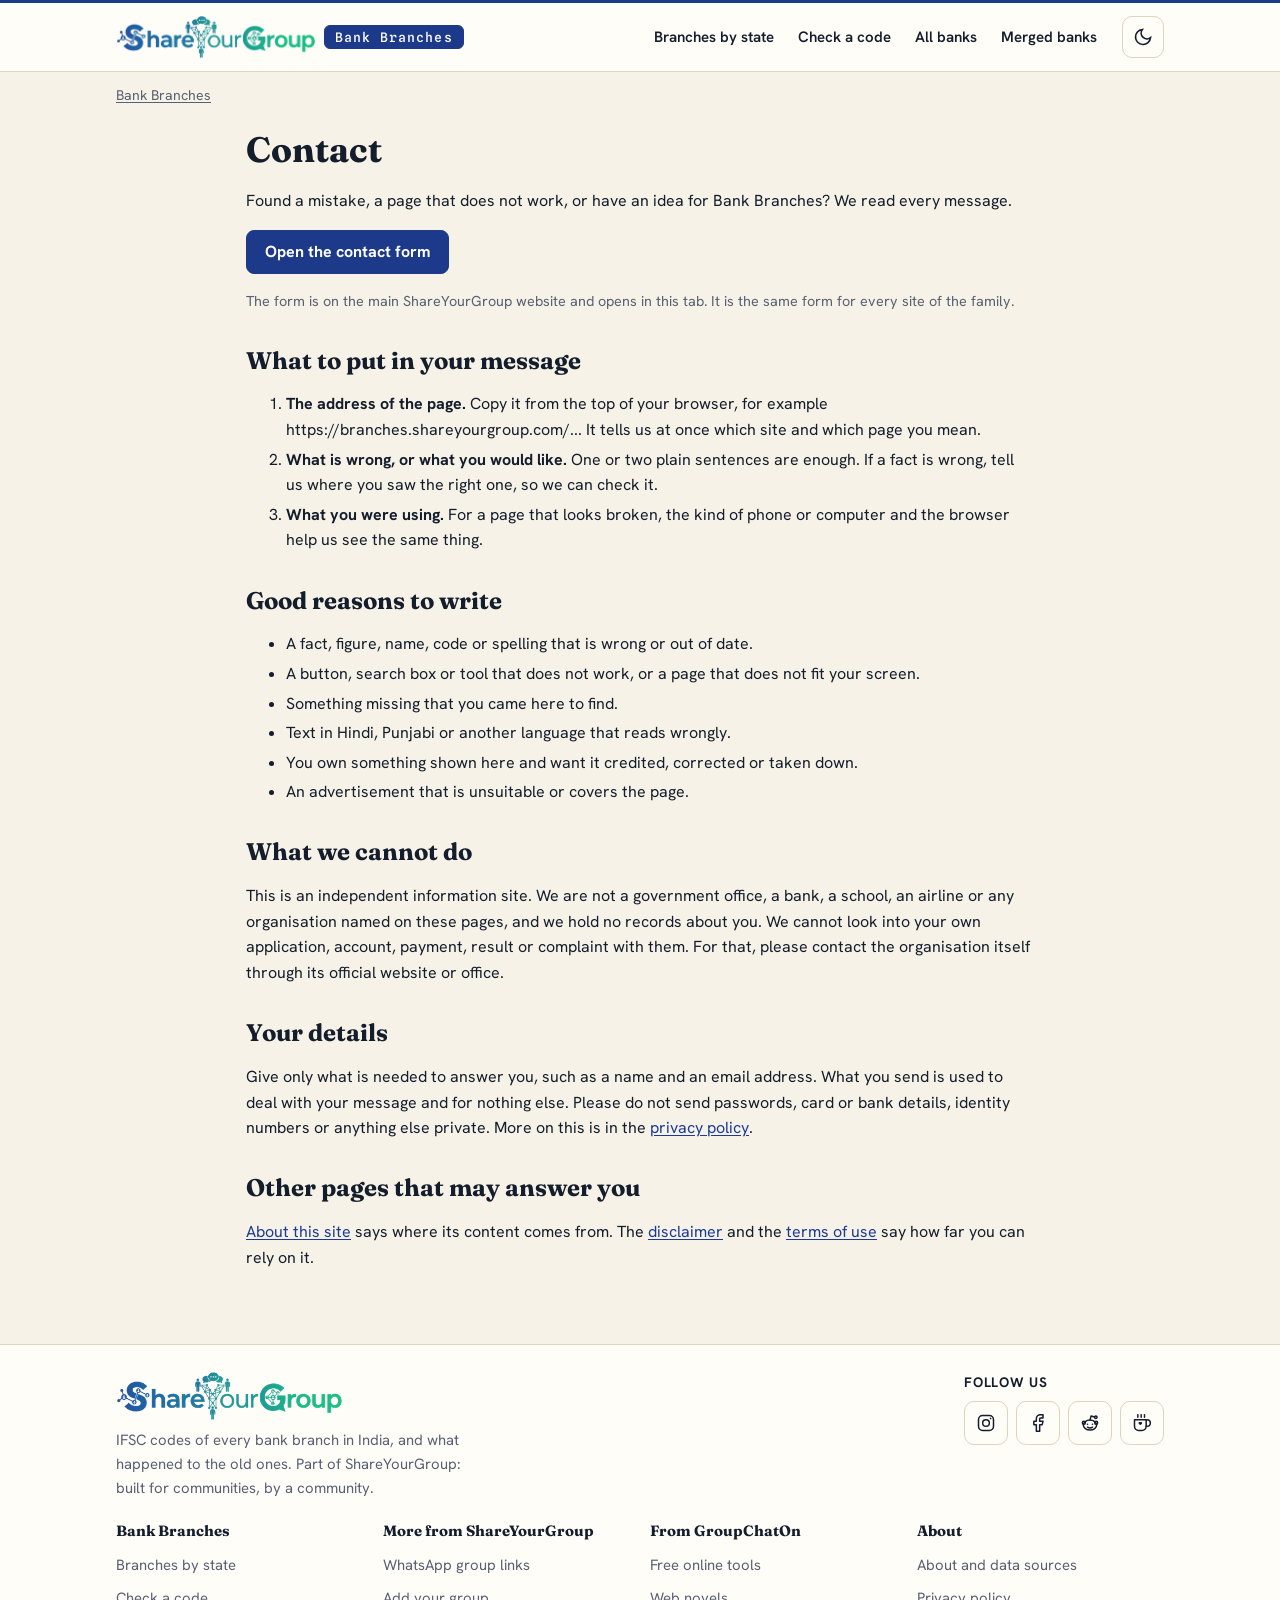
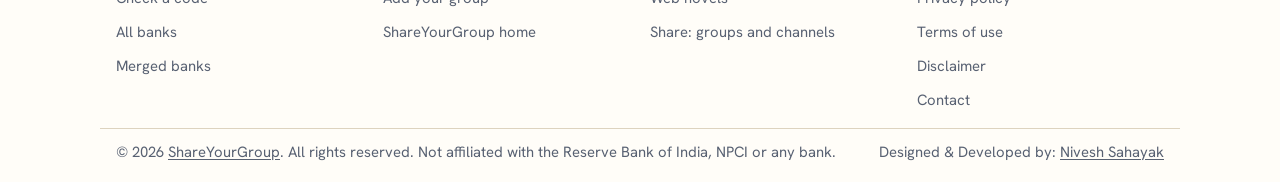
==== contact/index.html @ 9d2b919e "Branch pages, town pages and SWIFT section (1 of 1)" ====
<!doctype html><html lang="en-IN"><head><meta charset="utf-8"><meta name="viewport" content="width=device-width,initial-scale=1"><title>Contact | Bank Branches by ShareYourGroup</title><meta name="description" content="Report a mistake, ask a question or send an idea about Bank Branches. How to reach us and what to include."><link rel="canonical" href="https://branches.shareyourgroup.com/contact/"><meta property="og:type" content="website"><meta property="og:title" content="Contact | Bank Branches by ShareYourGroup"><meta property="og:description" content="Report a mistake, ask a question or send an idea about Bank Branches. How to reach us and what to include."><meta property="og:url" content="https://branches.shareyourgroup.com/contact/"><meta property="og:site_name" content="Bank Branches by ShareYourGroup"><meta property="og:image" content="https://branches.shareyourgroup.com/icons/share.png"><meta name="twitter:card" content="summary"><meta name="theme-color" content="#0a0f1e"><link rel="icon" href="/icons/fav-32.png"><link rel="apple-touch-icon" href="/icons/icon-180.png"><style>:root{--bg:#f6f2e8;--ink:#141d2b}@media (prefers-color-scheme:dark){:root:not([data-theme=light]){--bg:#0a0f1e;--ink:#eef1f8}}:root[data-theme=dark]{--bg:#0a0f1e;--ink:#eef1f8}html{background:var(--bg);color:var(--ink)}body{margin:0;background:var(--bg)}.boot{position:fixed;inset:0;background:var(--bg);z-index:100;display:flex;flex-direction:column;gap:14px;align-items:center;justify-content:center;opacity:0;pointer-events:none;animation:bi .2s ease .25s forwards}.boot i{width:84px;height:84px;border-radius:22px;background:url(/icons/icon-192.png) center/cover no-repeat;animation:bb 1.2s ease-in-out infinite}.boot b{width:120px;height:4px;border-radius:4px;background:linear-gradient(90deg,transparent,#f2b63c,transparent);background-size:200% 100%;animation:bs 1.1s linear infinite}@keyframes bi{to{opacity:1}}@keyframes bb{50%{transform:scale(1.07)}}@keyframes bs{from{background-position:200% 0}to{background-position:-200% 0}}html.ready .boot{display:none}html.ready main{animation:sin .3s ease-out}@keyframes sin{from{opacity:0;transform:translateY(6px)}}@media (prefers-reduced-motion:reduce){.boot i,.boot b,html.ready main{animation:none}}</style><noscript><style>.boot{display:none}</style></noscript><script>try{var t=localStorage.getItem("syg-theme");if(t)document.documentElement.setAttribute("data-theme",t)}catch(e){}setTimeout(function(){document.documentElement.classList.add("ready")},4000)</script><link rel="preload" href="/assets/site.css?v=1f799d5064" as="style"><link rel="preconnect" href="https://fonts.googleapis.com"><link rel="preconnect" href="https://fonts.gstatic.com" crossorigin><script type="application/ld+json">{"@context": "https://schema.org", "@graph": [{"@type": "WebSite", "@id": "https://branches.shareyourgroup.com/#site", "url": "https://branches.shareyourgroup.com/", "name": "Bank Branches by ShareYourGroup", "publisher": {"@type": "Organization", "name": "ShareYourGroup", "url": "https://www.shareyourgroup.com/"}}]}</script></head><body data-ads="0"><div class="boot" aria-hidden="true"><i></i><b></b></div><link rel="stylesheet" href="/assets/site.css?v=1f799d5064"><link rel="stylesheet" href="/assets/ifsc.css?v=067eca8151"><link rel="stylesheet" href="https://fonts.googleapis.com/css2?family=Fraunces:opsz,wght@9..144,600;9..144,700&family=Hanken+Grotesk:wght@400;600;700&family=Spline+Sans+Mono:wght@500&display=swap" media="print" onload="this.media='all'"><a class="skip" href="#main">Skip to content</a><header class="hd"><div class="wrap hd-in"><a class="brand" href="/" aria-label="Bank Branches by ShareYourGroup, home"><img class="mk mk-l" src="/icons/logo-light.webp" alt="ShareYourGroup" width="200" height="44"><img class="mk mk-d" src="/icons/logo-dark.webp" alt="ShareYourGroup" width="200" height="44"><i>Bank Branches</i></a><nav class="nav" aria-label="Sections"><a href="/">Branches by state</a><a href="https://ifsc.shareyourgroup.com/#check">Check a code</a><a href="https://ifsc.shareyourgroup.com/banks/">All banks</a><a href="https://ifsc.shareyourgroup.com/merged-banks/">Merged banks</a></nav><button class="ic" type="button" data-theme-btn aria-label="Light or dark"><svg viewBox="0 0 24 24" width="20" height="20" fill="none" stroke="currentColor" stroke-width="2" aria-hidden="true"><path d="M21 12.8A9 9 0 1 1 11.2 3a7 7 0 0 0 9.8 9.8z"/></svg></button></div></header><nav class="crumbs wrap" aria-label="You are here"><a href="/">Bank Branches</a></nav><main id="main"><article class="prose wrap"><h1>Contact</h1><p>Found a mistake, a page that does not work, or have an idea for Bank Branches? We read every message.</p><p><a class="btn" href="https://www.shareyourgroup.com/p/contact-us.html">Open the contact form</a></p><p class="hint">The form is on the main ShareYourGroup website and opens in this tab. It is the same form for every site of the family.</p><h2>What to put in your message</h2><ol><li><b>The address of the page.</b> Copy it from the top of your browser, for example https://branches.shareyourgroup.com/... It tells us at once which site and which page you mean.</li><li><b>What is wrong, or what you would like.</b> One or two plain sentences are enough. If a fact is wrong, tell us where you saw the right one, so we can check it.</li><li><b>What you were using.</b> For a page that looks broken, the kind of phone or computer and the browser help us see the same thing.</li></ol><h2>Good reasons to write</h2><ul><li>A fact, figure, name, code or spelling that is wrong or out of date.</li><li>A button, search box or tool that does not work, or a page that does not fit your screen.</li><li>Something missing that you came here to find.</li><li>Text in Hindi, Punjabi or another language that reads wrongly.</li><li>You own something shown here and want it credited, corrected or taken down.</li><li>An advertisement that is unsuitable or covers the page.</li></ul><h2>What we cannot do</h2><p>This is an independent information site. We are not a government office, a bank, a school, an airline or any organisation named on these pages, and we hold no records about you. We cannot look into your own application, account, payment, result or complaint with them. For that, please contact the organisation itself through its official website or office.</p><h2>Your details</h2><p>Give only what is needed to answer you, such as a name and an email address. What you send is used to deal with your message and for nothing else. Please do not send passwords, card or bank details, identity numbers or anything else private. More on this is in the <a href="/privacy-policy/">privacy policy</a>.</p><h2>Other pages that may answer you</h2><p><a href="/about/">About this site</a> says where its content comes from. The <a href="/disclaimer/">disclaimer</a> and the <a href="/terms-of-use/">terms of use</a> say how far you can rely on it.</p></article></main><footer class="ft"><div class="wrap ft-brand"><div><a href="https://www.shareyourgroup.com/" aria-label="ShareYourGroup home"><img class="mk mk-l" src="/icons/logo-light.webp" alt="ShareYourGroup" width="173" height="38" loading="lazy"><img class="mk mk-d" src="/icons/logo-dark.webp" alt="ShareYourGroup" width="173" height="38" loading="lazy"></a><p>IFSC codes of every bank branch in India, and what happened to the old ones. Part of ShareYourGroup: built for communities, by a community.</p></div><div><p class="follow">Follow us</p><div class="socials"> <a aria-label="Instagram" class="icon-btn soc soc-ig" href="https://www.instagram.com/shareyourgroup" rel="noopener" target="_blank" title="Instagram"><svg aria-hidden="true" class="i" viewBox="0 0 24 24"><rect height="18" rx="5" width="18" x="3" y="3"></rect><circle cx="12" cy="12" r="4"></circle><circle cx="17.5" cy="6.5" fill="currentColor" r="1" stroke="none"></circle></svg></a> <a aria-label="Facebook" class="icon-btn soc soc-fb" href="https://www.facebook.com/shareyourgroup" rel="noopener" target="_blank" title="Facebook"><svg aria-hidden="true" class="i" viewBox="0 0 24 24"><path d="M18 2h-3a5 5 0 0 0-5 5v3H7v4h3v8h4v-8h3l1-4h-4V7a1 1 0 0 1 1-1h3z"></path></svg></a> <a aria-label="Reddit" class="icon-btn soc soc-rd" href="https://www.reddit.com/user/shareyourgroup/" rel="noopener" target="_blank" title="Reddit"><svg aria-hidden="true" class="i" viewBox="0 0 24 24"><ellipse cx="12" cy="14.5" rx="8" ry="6"></ellipse><circle cx="4.6" cy="11.6" r="1.8"></circle><circle cx="19.4" cy="11.6" r="1.8"></circle><path d="M12 8.5l1.3-5 4.2 1.2"></path><circle cx="19" cy="5" r="1.5"></circle><circle cx="9" cy="13.5" fill="currentColor" r="1" stroke="none"></circle><circle cx="15" cy="13.5" fill="currentColor" r="1" stroke="none"></circle><path d="M9 17c1.8 1.2 4.2 1.2 6 0"></path></svg></a> <a aria-label="Support us on Ko-fi" class="icon-btn soc soc-kf" href="https://ko-fi.com/mkr" rel="noopener" target="_blank" title="Support us on Ko-fi"><svg aria-hidden="true" class="i" viewBox="0 0 24 24"><path d="M17 8h1a4 4 0 0 1 0 8h-1"></path><path d="M3 8h14v8a5 5 0 0 1-5 5H8a5 5 0 0 1-5-5z"></path><path d="M10 11.2c-.6-.8-2.2-.6-2.2.7 0 1.1 1.5 2 2.2 2.6.7-.6 2.2-1.5 2.2-2.6 0-1.3-1.6-1.5-2.2-.7z" fill="currentColor" stroke="none"></path><path d="M7 2v3M11 2v3M15 2v3"></path></svg></a> </div></div></div><div class="wrap ft-in"><div><b>Bank Branches</b><a href="/">Branches by state</a><a href="https://ifsc.shareyourgroup.com/#check">Check a code</a><a href="https://ifsc.shareyourgroup.com/banks/">All banks</a><a href="https://ifsc.shareyourgroup.com/merged-banks/">Merged banks</a></div><div><b>More from ShareYourGroup</b><a href="https://www.shareyourgroup.com/">WhatsApp group links</a><a href="https://www.shareyourgroup.com/p/submit-your-group-links.html">Add your group</a><a href="https://www.shareyourgroup.com/">ShareYourGroup home</a></div><div><b>From GroupChatOn</b><a href="https://infinity.groupchaton.com/">Free online tools</a><a href="https://novel.groupchaton.com/">Web novels</a><a href="https://share.groupchaton.com/">Share: groups and channels</a></div><div><b>About</b><a href="/about/">About and data sources</a><a href="/privacy-policy/">Privacy policy</a><a href="/terms-of-use/">Terms of use</a><a href="/disclaimer/">Disclaimer</a><a href="/contact/">Contact</a></div></div><div class="wrap ft-end"><p>&#169; 2026 <a href="https://www.shareyourgroup.com/">ShareYourGroup</a>. All rights reserved. Not affiliated with the Reserve Bank of India, NPCI or any bank.</p><p class="credit"><span data-ns-credit>Designed &amp; Developed by: <a href="https://www.niveshsahayak.in/" rel="noopener" target="_blank">Nivesh Sahayak</a></span></p></div></footer><script src="/assets/site.js?v=be6129bb4a" defer></script><script src="https://assets.niveshsahayak.in/assets/credit.js" defer></script></body></html>
---- assets/site.css ----
/* ShareYourGroup sites: one small stylesheet for every page of the family. Colours and lettering follow shareyourgroup.com
   (green on near-black, Space Grotesk headings, Inter text, JetBrains Mono codes); light mode for readers who prefer it. */
:root{
  --amber:#8b5cf6;--teal:#16a34a;
  --bg:#f4f6fa;--surface:#ffffff;--surface2:#eef1f6;--ink:#0b1220;--soft:#556174;--line:#dfe4ec;
  --accent:#0e7a40;--accent-ink:#ffffff;--link:#0b6b38;--ok:#0e7a40;--bad:#b42318;--focus:#8b5cf6;--field:#ffffff;--field-line:#c7cfdb;
  --font:'Inter',system-ui,-apple-system,'Segoe UI',Roboto,sans-serif;
  --font-head:'Space Grotesk',var(--font);--mono:'JetBrains Mono',ui-monospace,Consolas,monospace;
  --r:14px;--shadow:0 1px 2px rgba(12,22,40,.06),0 10px 30px -14px rgba(20,30,60,.25);
  color-scheme:light;
}
@media (prefers-color-scheme:dark){:root:not([data-theme=light]){--bg:#06080c;--surface:#0c1016;--surface2:#141a23;--ink:#eef2f7;--soft:#93a0b2;--line:#1f2733;--accent:#25d366;--accent-ink:#03200e;--link:#4ade80;--ok:#4ade80;--bad:#ff8a94;--field:#0a0e14;--field-line:#2a3442;--teal:#25d366;--shadow:0 1px 2px rgba(0,0,0,.5),0 10px 30px -12px rgba(0,0,0,.6);color-scheme:dark}}
:root[data-theme=dark]{--bg:#06080c;--surface:#0c1016;--surface2:#141a23;--ink:#eef2f7;--soft:#93a0b2;--line:#1f2733;--accent:#25d366;--accent-ink:#03200e;--link:#4ade80;--ok:#4ade80;--bad:#ff8a94;--field:#0a0e14;--field-line:#2a3442;--teal:#25d366;--shadow:0 1px 2px rgba(0,0,0,.5),0 10px 30px -12px rgba(0,0,0,.6);color-scheme:dark}

*,*::before,*::after{box-sizing:border-box}
html{-webkit-text-size-adjust:100%;scroll-padding-top:76px}
body{margin:0;background:var(--bg);color:var(--ink);font:400 1rem/1.6 var(--font);overflow-wrap:break-word}
h1,h2,h3{font-family:var(--font-head);line-height:1.2;margin:1.4em 0 .5em;letter-spacing:-.01em}
h1{font-size:clamp(1.5rem,1.1rem + 2vw,2.2rem);margin-top:0}
h2{font-size:clamp(1.2rem,1.05rem + .8vw,1.5rem)}h3{font-size:1.08rem}
a{color:var(--link);text-underline-offset:2px}a:hover{text-decoration-thickness:2px}
:focus-visible{outline:3px solid var(--focus);outline-offset:2px;border-radius:4px}
.wrap{max-width:1080px;margin:0 auto;padding:0 16px}
.skip{position:absolute;left:-9999px}.skip:focus{left:8px;top:8px;z-index:50;background:var(--surface);padding:8px 12px;border-radius:8px}
[hidden]{display:none!important}
.mono{font-family:var(--mono);letter-spacing:.02em}

/* header */
.hd{position:sticky;top:0;z-index:20;background:var(--surface);border-bottom:1px solid var(--line)}
.hd-in{display:flex;align-items:center;gap:8px 14px;min-height:68px;flex-wrap:wrap;padding-top:6px;padding-bottom:6px}
.brand{display:flex;align-items:center;gap:8px;text-decoration:none;color:var(--ink);margin-right:auto;min-width:0}
.brand .mk{height:44px;width:auto;flex:none}.brand .mk-d{display:none}
@media (prefers-color-scheme:dark){:root:not([data-theme=light]) .brand .mk-l{display:none}:root:not([data-theme=light]) .brand .mk-d{display:block}}
:root[data-theme=dark] .brand .mk-l{display:none}:root[data-theme=dark] .brand .mk-d{display:block}
.brand i{font:700 .82rem var(--font-head);font-style:normal;color:var(--accent);border:1px solid var(--line);border-radius:99px;padding:3px 10px;white-space:nowrap}
/* logo 44 px; phones get a smaller one so logo, site name and the theme button stay on one row */
@media (max-width:640px){.brand .mk{height:36px}.brand{flex:1 1 0%}.brand i{overflow:hidden;text-overflow:ellipsis;min-width:0}}
@media (max-width:380px){.brand .mk{height:30px}}
@media (max-width:340px){.brand .mk{height:24px}}
.nav{display:flex;gap:2px;flex-wrap:wrap}
.nav a{padding:9px 11px;border-radius:8px;text-decoration:none;color:var(--ink);font-weight:600;font-size:.94rem}
.nav a:hover,.nav a[aria-current]{background:var(--surface2)}
.ic{width:42px;height:42px;border-radius:10px;border:1px solid var(--line);background:var(--surface);color:var(--ink);display:grid;place-items:center;cursor:pointer;flex:none}
@media (max-width:640px){.nav{order:3;width:100%;overflow-x:auto;flex-wrap:nowrap;margin:0 -4px;scrollbar-width:none}.nav a{white-space:nowrap;padding:8px 10px}}

.crumbs{font-size:.88rem;color:var(--soft);padding-top:12px}
.crumbs a{color:var(--soft)}

/* hero + search */
.hero{padding-top:26px;padding-bottom:8px}
.hero p{color:var(--soft);max-width:70ch;margin:.4em 0 0}
.finder{background:var(--surface);border:1px solid var(--line);border-radius:var(--r);box-shadow:var(--shadow);padding:16px;margin:18px 0}
.finder label{display:block;font-weight:600;font-size:.92rem;margin-bottom:4px}
.fields{display:grid;gap:12px;grid-template-columns:repeat(auto-fit,minmax(min(100%,220px),1fr))}
input[type=text],input[type=search],select{width:100%;min-height:46px;padding:10px 12px;font:inherit;font-size:1rem;color:var(--ink);background:var(--field);border:1px solid var(--field-line);border-radius:10px}
select:disabled,input:disabled{opacity:.55}
.btn{display:inline-flex;align-items:center;justify-content:center;gap:8px;min-height:44px;padding:10px 18px;border-radius:10px;border:1px solid var(--accent);background:var(--accent);color:var(--accent-ink);font:600 1rem var(--font);text-decoration:none;cursor:pointer}
.btn.ghost{background:transparent;color:var(--accent)}
.btn.sm{min-height:36px;padding:6px 12px;font-size:.9rem}
.hint{color:var(--soft);font-size:.9rem;margin:.5em 0 0}
.shim{border-radius:10px;background:linear-gradient(90deg,var(--surface2) 25%,var(--line) 37%,var(--surface2) 63%);background-size:400% 100%;animation:shim 1.3s ease infinite;min-height:46px}
@keyframes shim{0%{background-position:100% 0}100%{background-position:0 0}}
@keyframes rise{from{opacity:0;transform:translateY(6px)}to{opacity:1;transform:none}}
.rise{animation:rise .3s ease-out}
@media (prefers-reduced-motion:reduce){.shim,.rise{animation:none}}

/* suggestions under a text box */
.fields>div{position:relative}
.sug{position:absolute;left:0;right:0;top:100%;z-index:15;list-style:none;margin:4px 0 0;padding:4px;background:var(--surface);border:1px solid var(--field-line);border-radius:10px;box-shadow:var(--shadow);max-height:60vh;overflow:auto}
.sug button{display:block;width:100%;text-align:left;min-height:44px;padding:8px 10px;border:0;border-radius:8px;background:none;color:var(--ink);font:inherit;cursor:pointer}
.sug button:hover,.sug button.on{background:var(--surface2)}
.sug small{color:var(--soft)}.sug .none{padding:10px;color:var(--soft);font-size:.92rem}

/* result card */
.result{background:var(--surface);border:2px solid var(--teal);border-radius:var(--r);padding:16px;margin:16px 0}
.result h2{margin:0 0 .3em;font-size:1.15rem}
.big{font:500 clamp(1.5rem,1.1rem + 2.4vw,2.2rem)/1.2 var(--mono);letter-spacing:.04em;margin:.2em 0;overflow-wrap:anywhere}
.acts{display:flex;gap:8px;flex-wrap:wrap;margin-top:12px}
dl.facts{display:grid;grid-template-columns:minmax(110px,max-content) 1fr;gap:6px 14px;margin:12px 0 0}
dl.facts dt{color:var(--soft);font-size:.92rem}dl.facts dd{margin:0;font-weight:600;overflow-wrap:anywhere}
@media (max-width:420px){dl.facts{grid-template-columns:1fr}dl.facts dd{margin-bottom:6px}}
.tags{display:flex;gap:6px;flex-wrap:wrap;margin-top:10px}
.tag{font-size:.8rem;font-weight:600;padding:3px 9px;border-radius:99px;background:var(--surface2);border:1px solid var(--line)}
.tag.yes{color:var(--ok)}.tag.no{color:var(--soft);text-decoration:line-through}

/* lists of links (banks, states, districts) */
.grid{display:grid;gap:10px;grid-template-columns:repeat(auto-fill,minmax(min(100%,250px),1fr));list-style:none;padding:0;margin:14px 0}
.grid a{display:flex;justify-content:space-between;align-items:center;gap:10px;min-height:52px;padding:10px 14px;background:var(--surface);border:1px solid var(--line);border-radius:10px;text-decoration:none;color:var(--ink);font-weight:600;line-height:1.3}
.grid a:hover{border-color:var(--accent);box-shadow:var(--shadow)}
.grid a small{color:var(--soft);font-weight:400;white-space:nowrap;font-size:.84rem}
.cols{columns:3 220px;column-gap:24px;list-style:none;padding:0;margin:12px 0}
.cols li{break-inside:avoid;padding:3px 0}
.az{display:flex;flex-wrap:wrap;gap:4px;margin:10px 0}
.az a{min-width:36px;min-height:36px;display:grid;place-items:center;border:1px solid var(--line);border-radius:8px;background:var(--surface);text-decoration:none;font-weight:700}

/* tables: scroll inside their own box on small screens, never the page */
.tbl{overflow-x:auto;background:var(--surface);border:1px solid var(--line);border-radius:var(--r);margin:14px 0}
table{border-collapse:collapse;width:100%;font-size:.94rem}
th,td{text-align:left;padding:9px 12px;border-bottom:1px solid var(--line);vertical-align:top}
th{background:var(--surface2);font-weight:700;white-space:nowrap;position:sticky;top:0}
tr:last-child td{border-bottom:0}
td.mono{white-space:nowrap}
td small{color:var(--soft);display:block}
@media (max-width:640px){
  table.stack thead{position:absolute;left:-9999px}
  table.stack tr{display:block;padding:10px 12px;border-bottom:1px solid var(--line)}
  table.stack td{display:block;padding:1px 0;border:0}
  table.stack td[data-l]::before{content:attr(data-l) ": ";color:var(--soft);font-size:.84rem}
  table.stack td:first-child{font-weight:700}
}

.prose{max-width:820px;padding-top:22px;padding-bottom:22px}
.prose.wide{max-width:1080px}
.prose li{margin:.25em 0}
.note{background:var(--surface2);border-left:4px solid var(--accent);border-radius:8px;padding:10px 14px;margin:14px 0;font-size:.95rem}
details{background:var(--surface);border:1px solid var(--line);border-radius:10px;padding:0 14px;margin:8px 0}
summary{cursor:pointer;font-weight:700;padding:12px 0;min-height:44px}
details[open] summary{border-bottom:1px solid var(--line);margin-bottom:8px}

/* sponsor card (never an advertising network; one per page) */
.sponsor-slot{max-width:820px;margin:22px auto}
.sponsor{display:flex;gap:12px;align-items:center;background:var(--surface);border:1px dashed var(--line);border-radius:var(--r);padding:10px 12px;text-decoration:none;color:var(--ink)}
.sponsor img{width:72px;height:72px;object-fit:cover;border-radius:8px;flex:none}
.sponsor small{display:block;color:var(--soft);font-size:.72rem;text-transform:uppercase;letter-spacing:.06em}
.sponsor b{display:block}.sponsor span span{display:block;color:var(--soft);font-size:.9rem}
.sponsor em{font-style:normal;color:var(--link);font-weight:600;font-size:.9rem}
.sp-promo{font-size:.84rem;margin:6px 2px 0;text-align:right}.sp-promo a{color:var(--soft)}

/* footer */
.ft{margin-top:36px;background:var(--surface);border-top:1px solid var(--line);font-size:.93rem}
.ft-in{display:grid;gap:20px;grid-template-columns:repeat(auto-fit,minmax(200px,1fr));padding-top:26px;padding-bottom:10px}
.ft-in b{display:block;font-family:var(--font-head);margin-bottom:6px}
.ft-in a{display:block;padding:5px 0;color:var(--soft);text-decoration:none}.ft-in a:hover{color:var(--link);text-decoration:underline}
.ft-end{border-top:1px solid var(--line);padding-top:12px;padding-bottom:18px;color:var(--soft);display:flex;gap:6px 20px;flex-wrap:wrap;justify-content:space-between}
.ft-end p{margin:0}
.toast{position:fixed;left:50%;bottom:22px;transform:translateX(-50%);background:var(--ink);color:var(--bg);padding:10px 16px;border-radius:10px;z-index:60;font-weight:600;box-shadow:var(--shadow)}

@media print{.hd,.ft,.sponsor-slot,.finder,.acts,.crumbs{display:none!important}body{background:#fff;color:#000}}

/* cards of text people copy and send (wishes, messages, quotes, jokes): the text, then Copy / WhatsApp / Share */
.cards{display:grid;gap:12px;grid-template-columns:repeat(auto-fill,minmax(min(100%,320px),1fr));list-style:none;padding:0;margin:14px 0}
.card{background:var(--surface);border:1px solid var(--line);border-radius:var(--r);padding:14px;display:flex;flex-direction:column;gap:10px}
.card p{margin:0;white-space:pre-line;font-size:1.02rem}.card .acts{margin-top:auto}
.chips{display:flex;gap:8px;flex-wrap:wrap;margin:12px 0}
.chips a,.chips button{min-height:38px;padding:7px 14px;border-radius:99px;border:1px solid var(--line);background:var(--surface);color:var(--ink);font:600 .92rem var(--font);text-decoration:none;cursor:pointer}
.chips a[aria-current],.chips button[aria-pressed=true]{background:var(--accent);color:var(--accent-ink);border-color:var(--accent)}
---- assets/site.css ----
/* ShareYourGroup sites: one small stylesheet for every page of the family. Colours and lettering follow shareyourgroup.com
   (green on near-black, Space Grotesk headings, Inter text, JetBrains Mono codes); light mode for readers who prefer it. */
:root{
  --amber:#8b5cf6;--teal:#16a34a;
  --bg:#f4f6fa;--surface:#ffffff;--surface2:#eef1f6;--ink:#0b1220;--soft:#556174;--line:#dfe4ec;
  --accent:#0e7a40;--accent-ink:#ffffff;--link:#0b6b38;--ok:#0e7a40;--bad:#b42318;--focus:#8b5cf6;--field:#ffffff;--field-line:#c7cfdb;
  --font:'Inter',system-ui,-apple-system,'Segoe UI',Roboto,sans-serif;
  --font-head:'Space Grotesk',var(--font);--mono:'JetBrains Mono',ui-monospace,Consolas,monospace;
  --r:14px;--shadow:0 1px 2px rgba(12,22,40,.06),0 10px 30px -14px rgba(20,30,60,.25);
  color-scheme:light;
}
@media (prefers-color-scheme:dark){:root:not([data-theme=light]){--bg:#06080c;--surface:#0c1016;--surface2:#141a23;--ink:#eef2f7;--soft:#93a0b2;--line:#1f2733;--accent:#25d366;--accent-ink:#03200e;--link:#4ade80;--ok:#4ade80;--bad:#ff8a94;--field:#0a0e14;--field-line:#2a3442;--teal:#25d366;--shadow:0 1px 2px rgba(0,0,0,.5),0 10px 30px -12px rgba(0,0,0,.6);color-scheme:dark}}
:root[data-theme=dark]{--bg:#06080c;--surface:#0c1016;--surface2:#141a23;--ink:#eef2f7;--soft:#93a0b2;--line:#1f2733;--accent:#25d366;--accent-ink:#03200e;--link:#4ade80;--ok:#4ade80;--bad:#ff8a94;--field:#0a0e14;--field-line:#2a3442;--teal:#25d366;--shadow:0 1px 2px rgba(0,0,0,.5),0 10px 30px -12px rgba(0,0,0,.6);color-scheme:dark}

*,*::before,*::after{box-sizing:border-box}
html{-webkit-text-size-adjust:100%;scroll-padding-top:76px}
body{margin:0;background:var(--bg);color:var(--ink);font:400 1rem/1.6 var(--font);overflow-wrap:break-word}
h1,h2,h3{font-family:var(--font-head);line-height:1.2;margin:1.4em 0 .5em;letter-spacing:-.01em}
h1{font-size:clamp(1.5rem,1.1rem + 2vw,2.2rem);margin-top:0}
h2{font-size:clamp(1.2rem,1.05rem + .8vw,1.5rem)}h3{font-size:1.08rem}
a{color:var(--link);text-underline-offset:2px}a:hover{text-decoration-thickness:2px}
:focus-visible{outline:3px solid var(--focus);outline-offset:2px;border-radius:4px}
.wrap{max-width:1080px;margin:0 auto;padding:0 16px}
.skip{position:absolute;left:-9999px}.skip:focus{left:8px;top:8px;z-index:50;background:var(--surface);padding:8px 12px;border-radius:8px}
[hidden]{display:none!important}
.mono{font-family:var(--mono);letter-spacing:.02em}

/* header */
.hd{position:sticky;top:0;z-index:20;background:var(--surface);border-bottom:1px solid var(--line)}
.hd-in{display:flex;align-items:center;gap:8px 14px;min-height:68px;flex-wrap:wrap;padding-top:6px;padding-bottom:6px}
.brand{display:flex;align-items:center;gap:8px;text-decoration:none;color:var(--ink);margin-right:auto;min-width:0}
.brand .mk{height:44px;width:auto;flex:none}.brand .mk-d{display:none}
@media (prefers-color-scheme:dark){:root:not([data-theme=light]) .brand .mk-l{display:none}:root:not([data-theme=light]) .brand .mk-d{display:block}}
:root[data-theme=dark] .brand .mk-l{display:none}:root[data-theme=dark] .brand .mk-d{display:block}
.brand i{font:700 .82rem var(--font-head);font-style:normal;color:var(--accent);border:1px solid var(--line);border-radius:99px;padding:3px 10px;white-space:nowrap}
/* logo 44 px; phones get a smaller one so logo, site name and the theme button stay on one row */
@media (max-width:640px){.brand .mk{height:36px}.brand{flex:1 1 0%}.brand i{overflow:hidden;text-overflow:ellipsis;min-width:0}}
@media (max-width:380px){.brand .mk{height:30px}}
@media (max-width:340px){.brand .mk{height:24px}}
.nav{display:flex;gap:2px;flex-wrap:wrap}
.nav a{padding:9px 11px;border-radius:8px;text-decoration:none;color:var(--ink);font-weight:600;font-size:.94rem}
.nav a:hover,.nav a[aria-current]{background:var(--surface2)}
.ic{width:42px;height:42px;border-radius:10px;border:1px solid var(--line);background:var(--surface);color:var(--ink);display:grid;place-items:center;cursor:pointer;flex:none}
@media (max-width:640px){.nav{order:3;width:100%;overflow-x:auto;flex-wrap:nowrap;margin:0 -4px;scrollbar-width:none}.nav a{white-space:nowrap;padding:8px 10px}}

.crumbs{font-size:.88rem;color:var(--soft);padding-top:12px}
.crumbs a{color:var(--soft)}

/* hero + search */
.hero{padding-top:26px;padding-bottom:8px}
.hero p{color:var(--soft);max-width:70ch;margin:.4em 0 0}
.finder{background:var(--surface);border:1px solid var(--line);border-radius:var(--r);box-shadow:var(--shadow);padding:16px;margin:18px 0}
.finder label{display:block;font-weight:600;font-size:.92rem;margin-bottom:4px}
.fields{display:grid;gap:12px;grid-template-columns:repeat(auto-fit,minmax(min(100%,220px),1fr))}
input[type=text],input[type=search],select{width:100%;min-height:46px;padding:10px 12px;font:inherit;font-size:1rem;color:var(--ink);background:var(--field);border:1px solid var(--field-line);border-radius:10px}
select:disabled,input:disabled{opacity:.55}
.btn{display:inline-flex;align-items:center;justify-content:center;gap:8px;min-height:44px;padding:10px 18px;border-radius:10px;border:1px solid var(--accent);background:var(--accent);color:var(--accent-ink);font:600 1rem var(--font);text-decoration:none;cursor:pointer}
.btn.ghost{background:transparent;color:var(--accent)}
.btn.sm{min-height:36px;padding:6px 12px;font-size:.9rem}
.hint{color:var(--soft);font-size:.9rem;margin:.5em 0 0}
.shim{border-radius:10px;background:linear-gradient(90deg,var(--surface2) 25%,var(--line) 37%,var(--surface2) 63%);background-size:400% 100%;animation:shim 1.3s ease infinite;min-height:46px}
@keyframes shim{0%{background-position:100% 0}100%{background-position:0 0}}
@keyframes rise{from{opacity:0;transform:translateY(6px)}to{opacity:1;transform:none}}
.rise{animation:rise .3s ease-out}
@media (prefers-reduced-motion:reduce){.shim,.rise{animation:none}}

/* suggestions under a text box */
.fields>div{position:relative}
.sug{position:absolute;left:0;right:0;top:100%;z-index:15;list-style:none;margin:4px 0 0;padding:4px;background:var(--surface);border:1px solid var(--field-line);border-radius:10px;box-shadow:var(--shadow);max-height:60vh;overflow:auto}
.sug button{display:block;width:100%;text-align:left;min-height:44px;padding:8px 10px;border:0;border-radius:8px;background:none;color:var(--ink);font:inherit;cursor:pointer}
.sug button:hover,.sug button.on{background:var(--surface2)}
.sug small{color:var(--soft)}.sug .none{padding:10px;color:var(--soft);font-size:.92rem}

/* result card */
.result{background:var(--surface);border:2px solid var(--teal);border-radius:var(--r);padding:16px;margin:16px 0}
.result h2{margin:0 0 .3em;font-size:1.15rem}
.big{font:500 clamp(1.5rem,1.1rem + 2.4vw,2.2rem)/1.2 var(--mono);letter-spacing:.04em;margin:.2em 0;overflow-wrap:anywhere}
.acts{display:flex;gap:8px;flex-wrap:wrap;margin-top:12px}
dl.facts{display:grid;grid-template-columns:minmax(110px,max-content) 1fr;gap:6px 14px;margin:12px 0 0}
dl.facts dt{color:var(--soft);font-size:.92rem}dl.facts dd{margin:0;font-weight:600;overflow-wrap:anywhere}
@media (max-width:420px){dl.facts{grid-template-columns:1fr}dl.facts dd{margin-bottom:6px}}
.tags{display:flex;gap:6px;flex-wrap:wrap;margin-top:10px}
.tag{font-size:.8rem;font-weight:600;padding:3px 9px;border-radius:99px;background:var(--surface2);border:1px solid var(--line)}
.tag.yes{color:var(--ok)}.tag.no{color:var(--soft);text-decoration:line-through}

/* lists of links (banks, states, districts) */
.grid{display:grid;gap:10px;grid-template-columns:repeat(auto-fill,minmax(min(100%,250px),1fr));list-style:none;padding:0;margin:14px 0}
.grid a{display:flex;justify-content:space-between;align-items:center;gap:10px;min-height:52px;padding:10px 14px;background:var(--surface);border:1px solid var(--line);border-radius:10px;text-decoration:none;color:var(--ink);font-weight:600;line-height:1.3}
.grid a:hover{border-color:var(--accent);box-shadow:var(--shadow)}
.grid a small{color:var(--soft);font-weight:400;white-space:nowrap;font-size:.84rem}
.cols{columns:3 220px;column-gap:24px;list-style:none;padding:0;margin:12px 0}
.cols li{break-inside:avoid;padding:3px 0}
.az{display:flex;flex-wrap:wrap;gap:4px;margin:10px 0}
.az a{min-width:36px;min-height:36px;display:grid;place-items:center;border:1px solid var(--line);border-radius:8px;background:var(--surface);text-decoration:none;font-weight:700}

/* tables: scroll inside their own box on small screens, never the page */
.tbl{overflow-x:auto;background:var(--surface);border:1px solid var(--line);border-radius:var(--r);margin:14px 0}
table{border-collapse:collapse;width:100%;font-size:.94rem}
th,td{text-align:left;padding:9px 12px;border-bottom:1px solid var(--line);vertical-align:top}
th{background:var(--surface2);font-weight:700;white-space:nowrap;position:sticky;top:0}
tr:last-child td{border-bottom:0}
td.mono{white-space:nowrap}
td small{color:var(--soft);display:block}
@media (max-width:640px){
  table.stack thead{position:absolute;left:-9999px}
  table.stack tr{display:block;padding:10px 12px;border-bottom:1px solid var(--line)}
  table.stack td{display:block;padding:1px 0;border:0}
  table.stack td[data-l]::before{content:attr(data-l) ": ";color:var(--soft);font-size:.84rem}
  table.stack td:first-child{font-weight:700}
}

.prose{max-width:820px;padding-top:22px;padding-bottom:22px}
.prose.wide{max-width:1080px}
.prose li{margin:.25em 0}
.note{background:var(--surface2);border-left:4px solid var(--accent);border-radius:8px;padding:10px 14px;margin:14px 0;font-size:.95rem}
details{background:var(--surface);border:1px solid var(--line);border-radius:10px;padding:0 14px;margin:8px 0}
summary{cursor:pointer;font-weight:700;padding:12px 0;min-height:44px}
details[open] summary{border-bottom:1px solid var(--line);margin-bottom:8px}

/* sponsor card (never an advertising network; one per page) */
.sponsor-slot{max-width:820px;margin:22px auto}
.sponsor{display:flex;gap:12px;align-items:center;background:var(--surface);border:1px dashed var(--line);border-radius:var(--r);padding:10px 12px;text-decoration:none;color:var(--ink)}
.sponsor img{width:72px;height:72px;object-fit:cover;border-radius:8px;flex:none}
.sponsor small{display:block;color:var(--soft);font-size:.72rem;text-transform:uppercase;letter-spacing:.06em}
.sponsor b{display:block}.sponsor span span{display:block;color:var(--soft);font-size:.9rem}
.sponsor em{font-style:normal;color:var(--link);font-weight:600;font-size:.9rem}
.sp-promo{font-size:.84rem;margin:6px 2px 0;text-align:right}.sp-promo a{color:var(--soft)}

/* footer */
.ft{margin-top:36px;background:var(--surface);border-top:1px solid var(--line);font-size:.93rem}
.ft-in{display:grid;gap:20px;grid-template-columns:repeat(auto-fit,minmax(200px,1fr));padding-top:26px;padding-bottom:10px}
.ft-in b{display:block;font-family:var(--font-head);margin-bottom:6px}
.ft-in a{display:block;padding:5px 0;color:var(--soft);text-decoration:none}.ft-in a:hover{color:var(--link);text-decoration:underline}
.ft-end{border-top:1px solid var(--line);padding-top:12px;padding-bottom:18px;color:var(--soft);display:flex;gap:6px 20px;flex-wrap:wrap;justify-content:space-between}
.ft-end p{margin:0}
.toast{position:fixed;left:50%;bottom:22px;transform:translateX(-50%);background:var(--ink);color:var(--bg);padding:10px 16px;border-radius:10px;z-index:60;font-weight:600;box-shadow:var(--shadow)}

@media print{.hd,.ft,.sponsor-slot,.finder,.acts,.crumbs{display:none!important}body{background:#fff;color:#000}}

/* cards of text people copy and send (wishes, messages, quotes, jokes): the text, then Copy / WhatsApp / Share */
.cards{display:grid;gap:12px;grid-template-columns:repeat(auto-fill,minmax(min(100%,320px),1fr));list-style:none;padding:0;margin:14px 0}
.card{background:var(--surface);border:1px solid var(--line);border-radius:var(--r);padding:14px;display:flex;flex-direction:column;gap:10px}
.card p{margin:0;white-space:pre-line;font-size:1.02rem}.card .acts{margin-top:auto}
.chips{display:flex;gap:8px;flex-wrap:wrap;margin:12px 0}
.chips a,.chips button{min-height:38px;padding:7px 14px;border-radius:99px;border:1px solid var(--line);background:var(--surface);color:var(--ink);font:600 .92rem var(--font);text-decoration:none;cursor:pointer}
.chips a[aria-current],.chips button[aria-pressed=true]{background:var(--accent);color:var(--accent-ink);border-color:var(--accent)}
---- assets/ifsc.css ----
/* ifsc.shareyourgroup.com: this site's own look, loaded after the family stylesheet (owner, 2026-11-11: "assign unique theme for this subdomain").
   "Passbook": warm paper and bank blue in light mode, midnight navy and gold in dark mode; Fraunces headings, Hanken Grotesk text,
   Spline Sans Mono for codes. Only colours, lettering and a few shapes change: the page frame stays the family's. */
:root{
  --amber:#b45309;--teal:#1d3a8a;
  --bg:#f6f2e8;--surface:#fffdf8;--surface2:#efe8d8;--ink:#141d2b;--soft:#586172;--line:#ddd3bf;
  --accent:#1d3a8a;--accent-ink:#ffffff;--link:#1b3a94;--ok:#17703f;--bad:#b42318;--focus:#c2410c;--field:#ffffff;--field-line:#cbbfa6;
  --font:'Hanken Grotesk',system-ui,-apple-system,'Segoe UI',Roboto,sans-serif;
  --font-head:'Fraunces',Georgia,'Times New Roman',serif;--mono:'Spline Sans Mono',ui-monospace,Consolas,monospace;
  --rule:rgba(29,58,138,.07);--stamp:#b42318;
  --shadow:0 1px 2px rgba(60,45,10,.06),0 12px 28px -16px rgba(60,45,10,.28);
  color-scheme:light;
}
@media (prefers-color-scheme:dark){:root:not([data-theme=light]){--bg:#0a0f1e;--surface:#111a2e;--surface2:#19243f;--ink:#eef1f8;--soft:#9ba7c0;--line:#27345a;--accent:#f2b63c;--accent-ink:#1c1402;--link:#ffd47f;--ok:#62dfa2;--bad:#ff9aa2;--focus:#7dd3fc;--field:#0d1426;--field-line:#36456f;--teal:#f2b63c;--amber:#f2b63c;--rule:rgba(242,182,60,.06);--stamp:#ff9aa2;--shadow:0 1px 2px rgba(0,0,0,.5),0 12px 28px -14px rgba(0,0,0,.65);color-scheme:dark}}
:root[data-theme=dark]{--bg:#0a0f1e;--surface:#111a2e;--surface2:#19243f;--ink:#eef1f8;--soft:#9ba7c0;--line:#27345a;--accent:#f2b63c;--accent-ink:#1c1402;--link:#ffd47f;--ok:#62dfa2;--bad:#ff9aa2;--focus:#7dd3fc;--field:#0d1426;--field-line:#36456f;--teal:#f2b63c;--amber:#f2b63c;--rule:rgba(242,182,60,.06);--stamp:#ff9aa2;--shadow:0 1px 2px rgba(0,0,0,.5),0 12px 28px -14px rgba(0,0,0,.65);color-scheme:dark}

h1,h2,h3{letter-spacing:0;font-weight:700}
h1{font-weight:700}
/* header: a bank-counter stripe on top, the section name as a solid tab */
.hd{border-top:3px solid var(--accent)}
.brand i{background:var(--accent);color:var(--accent-ink);border-color:var(--accent);font-family:var(--mono);font-weight:500;letter-spacing:.08em;border-radius:6px}
.nav a[aria-current]{background:var(--surface2);box-shadow:inset 0 -2px 0 var(--accent)}
/* hero: ruled like a passbook page */
.hero{background:repeating-linear-gradient(to bottom,transparent 0 31px,var(--rule) 31px 32px);padding-bottom:16px}
.hero h1{max-width:22ch}
.hero h1::after{content:"";display:block;width:64px;height:4px;border-radius:4px;background:var(--accent);margin-top:12px}
/* the code itself: printed like the strip at the foot of a cheque */
.big{display:inline-block;background:var(--surface2);border:1px dashed var(--field-line);border-radius:10px;padding:8px 14px;letter-spacing:.09em}
.result{border-width:1px;border-left-width:5px;box-shadow:var(--shadow)}
.tag{font-family:var(--mono);font-weight:500;border-radius:6px;letter-spacing:.03em}
.tag.no{color:var(--stamp);border-color:currentColor;text-decoration:none;text-transform:uppercase;background:transparent}
.tag.yes{border-color:currentColor;background:transparent}
.btn{border-radius:8px;font-weight:700}
.finder{border-top:3px solid var(--accent)}
td.mono,a.mono{font-weight:500}
th{font-family:var(--font);text-transform:uppercase;font-size:.78rem;letter-spacing:.06em;color:var(--soft)}
.note{border-left-color:var(--amber)}
.ask{font-family:var(--font-head);font-size:1.08rem;margin:.9em 0 .2em}

/* lists of banks and states: the name on top, the count or the new bank under it, so long names never run out of the card */
.grid a{flex-direction:column;align-items:flex-start;justify-content:center;gap:2px;border-left:3px solid var(--line);border-radius:8px}
.grid a:hover{border-left-color:var(--accent)}
.grid a small{white-space:normal;overflow-wrap:anywhere}
.grid li{min-width:0}
.sponsor img{background:var(--surface2)}

/* footer, in the manner of shareyourgroup.com: logo, a line about the site, Follow us; then the copyright line and the credit */
.ft-brand{display:flex;gap:14px 28px;flex-wrap:wrap;align-items:flex-start;justify-content:space-between;padding-top:26px}
.ft-brand .mk{height:38px;width:auto;display:block}.ft-brand .mk-d{display:none}
@media (prefers-color-scheme:dark){:root:not([data-theme=light]) .ft-brand .mk-l{display:none}:root:not([data-theme=light]) .ft-brand .mk-d{display:block}}
:root[data-theme=dark] .ft-brand .mk-l{display:none}:root[data-theme=dark] .ft-brand .mk-d{display:block}
.ft-brand p{margin:8px 0 0;color:var(--soft);max-width:46ch}
.ft-brand .follow{font-weight:700;color:var(--ink);font-size:.86rem;text-transform:uppercase;letter-spacing:.06em;margin:0 0 8px}
.socials{display:flex;gap:8px;flex-wrap:wrap}
.socials a{width:44px;height:44px;display:grid;place-items:center;border:1px solid var(--line);border-radius:10px;background:var(--surface);color:var(--ink)}
.socials a:hover{border-color:var(--accent);color:var(--accent)}
.socials svg{width:20px;height:20px;fill:none;stroke:currentColor;stroke-width:1.8;stroke-linecap:round;stroke-linejoin:round}
.ft-in{padding-top:18px}
.ft-end{align-items:center}
.ft-end a{color:inherit}

/* fixed advertisement places (ifsc.js). The box is named pk-place on purpose: ad blockers hide boxes named ad-something, and this box
   must stay visible, because a place that gets no ad shows a sponsor card instead. */
.pk-place{margin:0 auto;text-align:center;clear:both;min-width:0;min-height:1px;overflow:hidden}
.pk-place>small{display:none;color:var(--soft);font-size:.7rem;text-transform:uppercase;letter-spacing:.08em;margin-bottom:6px}
/* the label and the room around a place appear only when something really arrived: an ad, or the sponsor card that stands in for it */
.pk-place:has(ins[data-ad-status=filled]){margin:28px auto;padding-top:6px;padding-bottom:6px}
.pk-place:has(ins[data-ad-status=filled])>small{display:block}
.pk-place:has(ins[data-ad-status=unfilled]) ins{display:none!important}
.pk-place.has-card{margin:28px auto;max-width:820px;text-align:left;overflow:visible}
.prose .pk-place{margin-left:0;margin-right:0}
.prose .pk-place.has-card{margin-left:auto;margin-right:auto}
.pk-place .sponsor b,.pk-place .sponsor span{color:var(--ink)}.pk-place .sponsor span span{color:var(--soft)}
@media print{.pk-place{display:none!important}}

/* logo: larger than the family's 30 px (owner: "logo size is a bit small") */
.brand .mk{height:44px}
.hd-in{min-height:68px}
@media (max-width:640px){.brand .mk{height:36px}}
@media (max-width:380px){.brand .mk{height:30px}}
.ft-brand .mk{height:50px}
.bcard{margin-top:16px}.bcode{font-size:clamp(1.55rem,7.4vw,2.5rem);font-weight:700;margin:0;line-height:1.15;overflow-wrap:anywhere}.bcard .acts .btn{flex:1 1 170px}.blist{list-style:none;padding:0;margin:12px 0;columns:2 300px;column-gap:26px}.blist li{break-inside:avoid;padding:5px 0;border-bottom:1px solid var(--line)}.blist small{display:block;color:var(--soft)}.svc td:nth-child(2){font-weight:700;white-space:nowrap}
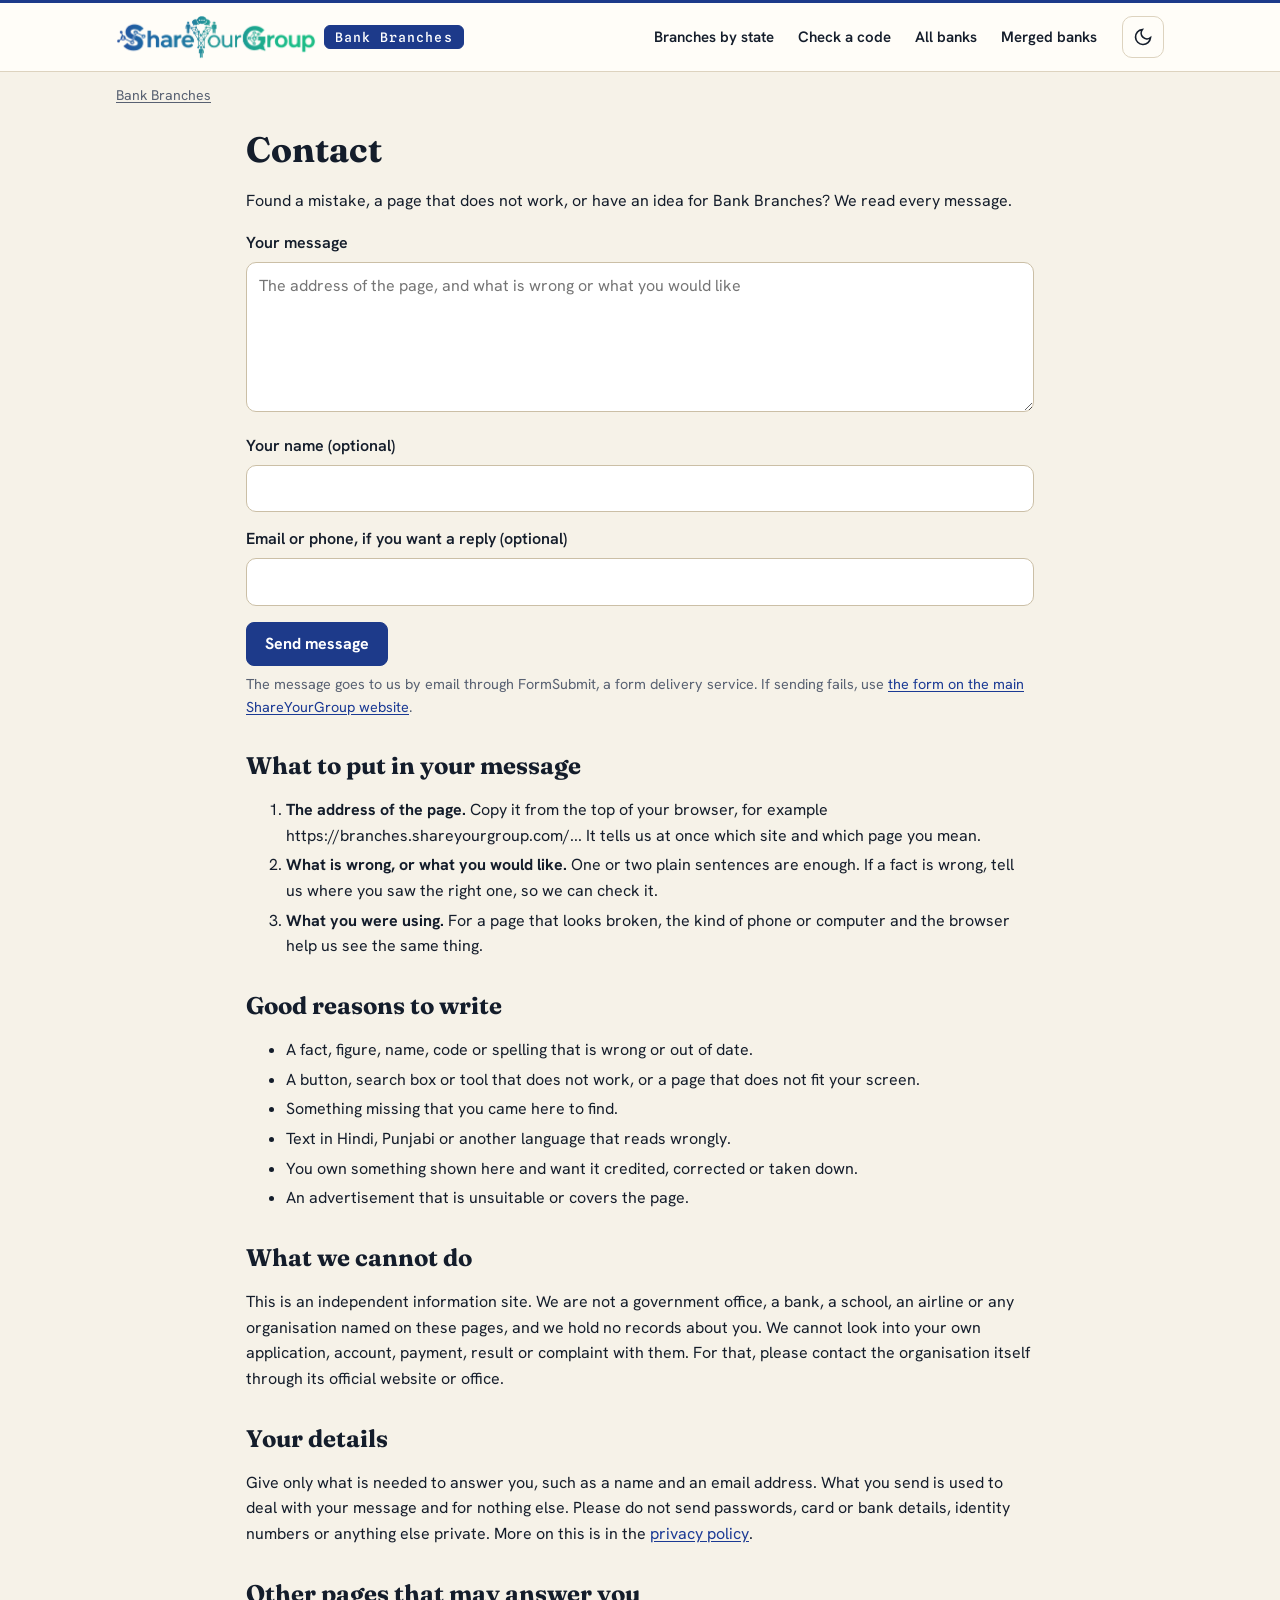
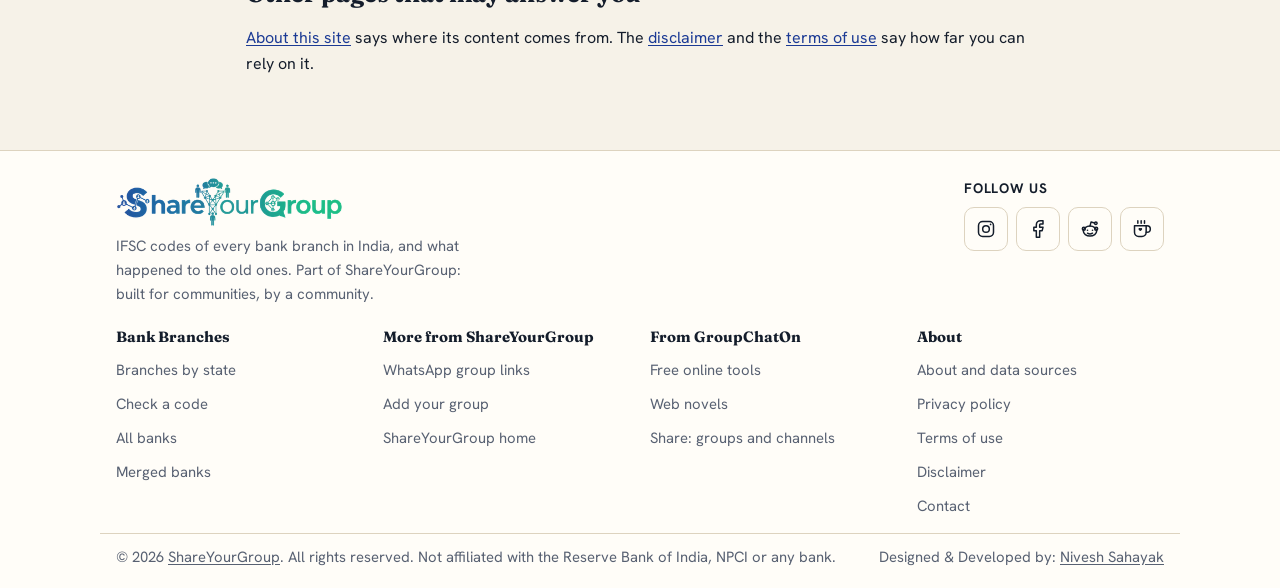
==== commit 7aa036d1: "Contact page: working form through FormSubmit (1 of 1)" ====
--- a/contact/index.html
+++ b/contact/index.html
@@ -1 +1 @@
-<!doctype html><html lang="en-IN"><head><meta charset="utf-8"><meta name="viewport" content="width=device-width,initial-scale=1"><title>Contact | Bank Branches by ShareYourGroup</title><meta name="description" content="Report a mistake, ask a question or send an idea about Bank Branches. How to reach us and what to include."><link rel="canonical" href="https://branches.shareyourgroup.com/contact/"><meta property="og:type" content="website"><meta property="og:title" content="Contact | Bank Branches by ShareYourGroup"><meta property="og:description" content="Report a mistake, ask a question or send an idea about Bank Branches. How to reach us and what to include."><meta property="og:url" content="https://branches.shareyourgroup.com/contact/"><meta property="og:site_name" content="Bank Branches by ShareYourGroup"><meta property="og:image" content="https://branches.shareyourgroup.com/icons/share.png"><meta name="twitter:card" content="summary"><meta name="theme-color" content="#0a0f1e"><link rel="icon" href="/icons/fav-32.png"><link rel="apple-touch-icon" href="/icons/icon-180.png"><style>:root{--bg:#f6f2e8;--ink:#141d2b}@media (prefers-color-scheme:dark){:root:not([data-theme=light]){--bg:#0a0f1e;--ink:#eef1f8}}:root[data-theme=dark]{--bg:#0a0f1e;--ink:#eef1f8}html{background:var(--bg);color:var(--ink)}body{margin:0;background:var(--bg)}.boot{position:fixed;inset:0;background:var(--bg);z-index:100;display:flex;flex-direction:column;gap:14px;align-items:center;justify-content:center;opacity:0;pointer-events:none;animation:bi .2s ease .25s forwards}.boot i{width:84px;height:84px;border-radius:22px;background:url(/icons/icon-192.png) center/cover no-repeat;animation:bb 1.2s ease-in-out infinite}.boot b{width:120px;height:4px;border-radius:4px;background:linear-gradient(90deg,transparent,#f2b63c,transparent);background-size:200% 100%;animation:bs 1.1s linear infinite}@keyframes bi{to{opacity:1}}@keyframes bb{50%{transform:scale(1.07)}}@keyframes bs{from{background-position:200% 0}to{background-position:-200% 0}}html.ready .boot{display:none}html.ready main{animation:sin .3s ease-out}@keyframes sin{from{opacity:0;transform:translateY(6px)}}@media (prefers-reduced-motion:reduce){.boot i,.boot b,html.ready main{animation:none}}</style><noscript><style>.boot{display:none}</style></noscript><script>try{var t=localStorage.getItem("syg-theme");if(t)document.documentElement.setAttribute("data-theme",t)}catch(e){}setTimeout(function(){document.documentElement.classList.add("ready")},4000)</script><link rel="preload" href="/assets/site.css?v=1f799d5064" as="style"><link rel="preconnect" href="https://fonts.googleapis.com"><link rel="preconnect" href="https://fonts.gstatic.com" crossorigin><script type="application/ld+json">{"@context": "https://schema.org", "@graph": [{"@type": "WebSite", "@id": "https://branches.shareyourgroup.com/#site", "url": "https://branches.shareyourgroup.com/", "name": "Bank Branches by ShareYourGroup", "publisher": {"@type": "Organization", "name": "ShareYourGroup", "url": "https://www.shareyourgroup.com/"}}]}</script></head><body data-ads="0"><div class="boot" aria-hidden="true"><i></i><b></b></div><link rel="stylesheet" href="/assets/site.css?v=1f799d5064"><link rel="stylesheet" href="/assets/ifsc.css?v=067eca8151"><link rel="stylesheet" href="https://fonts.googleapis.com/css2?family=Fraunces:opsz,wght@9..144,600;9..144,700&family=Hanken+Grotesk:wght@400;600;700&family=Spline+Sans+Mono:wght@500&display=swap" media="print" onload="this.media='all'"><a class="skip" href="#main">Skip to content</a><header class="hd"><div class="wrap hd-in"><a class="brand" href="/" aria-label="Bank Branches by ShareYourGroup, home"><img class="mk mk-l" src="/icons/logo-light.webp" alt="ShareYourGroup" width="200" height="44"><img class="mk mk-d" src="/icons/logo-dark.webp" alt="ShareYourGroup" width="200" height="44"><i>Bank Branches</i></a><nav class="nav" aria-label="Sections"><a href="/">Branches by state</a><a href="https://ifsc.shareyourgroup.com/#check">Check a code</a><a href="https://ifsc.shareyourgroup.com/banks/">All banks</a><a href="https://ifsc.shareyourgroup.com/merged-banks/">Merged banks</a></nav><button class="ic" type="button" data-theme-btn aria-label="Light or dark"><svg viewBox="0 0 24 24" width="20" height="20" fill="none" stroke="currentColor" stroke-width="2" aria-hidden="true"><path d="M21 12.8A9 9 0 1 1 11.2 3a7 7 0 0 0 9.8 9.8z"/></svg></button></div></header><nav class="crumbs wrap" aria-label="You are here"><a href="/">Bank Branches</a></nav><main id="main"><article class="prose wrap"><h1>Contact</h1><p>Found a mistake, a page that does not work, or have an idea for Bank Branches? We read every message.</p><p><a class="btn" href="https://www.shareyourgroup.com/p/contact-us.html">Open the contact form</a></p><p class="hint">The form is on the main ShareYourGroup website and opens in this tab. It is the same form for every site of the family.</p><h2>What to put in your message</h2><ol><li><b>The address of the page.</b> Copy it from the top of your browser, for example https://branches.shareyourgroup.com/... It tells us at once which site and which page you mean.</li><li><b>What is wrong, or what you would like.</b> One or two plain sentences are enough. If a fact is wrong, tell us where you saw the right one, so we can check it.</li><li><b>What you were using.</b> For a page that looks broken, the kind of phone or computer and the browser help us see the same thing.</li></ol><h2>Good reasons to write</h2><ul><li>A fact, figure, name, code or spelling that is wrong or out of date.</li><li>A button, search box or tool that does not work, or a page that does not fit your screen.</li><li>Something missing that you came here to find.</li><li>Text in Hindi, Punjabi or another language that reads wrongly.</li><li>You own something shown here and want it credited, corrected or taken down.</li><li>An advertisement that is unsuitable or covers the page.</li></ul><h2>What we cannot do</h2><p>This is an independent information site. We are not a government office, a bank, a school, an airline or any organisation named on these pages, and we hold no records about you. We cannot look into your own application, account, payment, result or complaint with them. For that, please contact the organisation itself through its official website or office.</p><h2>Your details</h2><p>Give only what is needed to answer you, such as a name and an email address. What you send is used to deal with your message and for nothing else. Please do not send passwords, card or bank details, identity numbers or anything else private. More on this is in the <a href="/privacy-policy/">privacy policy</a>.</p><h2>Other pages that may answer you</h2><p><a href="/about/">About this site</a> says where its content comes from. The <a href="/disclaimer/">disclaimer</a> and the <a href="/terms-of-use/">terms of use</a> say how far you can rely on it.</p></article></main><footer class="ft"><div class="wrap ft-brand"><div><a href="https://www.shareyourgroup.com/" aria-label="ShareYourGroup home"><img class="mk mk-l" src="/icons/logo-light.webp" alt="ShareYourGroup" width="173" height="38" loading="lazy"><img class="mk mk-d" src="/icons/logo-dark.webp" alt="ShareYourGroup" width="173" height="38" loading="lazy"></a><p>IFSC codes of every bank branch in India, and what happened to the old ones. Part of ShareYourGroup: built for communities, by a community.</p></div><div><p class="follow">Follow us</p><div class="socials"> <a aria-label="Instagram" class="icon-btn soc soc-ig" href="https://www.instagram.com/shareyourgroup" rel="noopener" target="_blank" title="Instagram"><svg aria-hidden="true" class="i" viewBox="0 0 24 24"><rect height="18" rx="5" width="18" x="3" y="3"></rect><circle cx="12" cy="12" r="4"></circle><circle cx="17.5" cy="6.5" fill="currentColor" r="1" stroke="none"></circle></svg></a> <a aria-label="Facebook" class="icon-btn soc soc-fb" href="https://www.facebook.com/shareyourgroup" rel="noopener" target="_blank" title="Facebook"><svg aria-hidden="true" class="i" viewBox="0 0 24 24"><path d="M18 2h-3a5 5 0 0 0-5 5v3H7v4h3v8h4v-8h3l1-4h-4V7a1 1 0 0 1 1-1h3z"></path></svg></a> <a aria-label="Reddit" class="icon-btn soc soc-rd" href="https://www.reddit.com/user/shareyourgroup/" rel="noopener" target="_blank" title="Reddit"><svg aria-hidden="true" class="i" viewBox="0 0 24 24"><ellipse cx="12" cy="14.5" rx="8" ry="6"></ellipse><circle cx="4.6" cy="11.6" r="1.8"></circle><circle cx="19.4" cy="11.6" r="1.8"></circle><path d="M12 8.5l1.3-5 4.2 1.2"></path><circle cx="19" cy="5" r="1.5"></circle><circle cx="9" cy="13.5" fill="currentColor" r="1" stroke="none"></circle><circle cx="15" cy="13.5" fill="currentColor" r="1" stroke="none"></circle><path d="M9 17c1.8 1.2 4.2 1.2 6 0"></path></svg></a> <a aria-label="Support us on Ko-fi" class="icon-btn soc soc-kf" href="https://ko-fi.com/mkr" rel="noopener" target="_blank" title="Support us on Ko-fi"><svg aria-hidden="true" class="i" viewBox="0 0 24 24"><path d="M17 8h1a4 4 0 0 1 0 8h-1"></path><path d="M3 8h14v8a5 5 0 0 1-5 5H8a5 5 0 0 1-5-5z"></path><path d="M10 11.2c-.6-.8-2.2-.6-2.2.7 0 1.1 1.5 2 2.2 2.6.7-.6 2.2-1.5 2.2-2.6 0-1.3-1.6-1.5-2.2-.7z" fill="currentColor" stroke="none"></path><path d="M7 2v3M11 2v3M15 2v3"></path></svg></a> </div></div></div><div class="wrap ft-in"><div><b>Bank Branches</b><a href="/">Branches by state</a><a href="https://ifsc.shareyourgroup.com/#check">Check a code</a><a href="https://ifsc.shareyourgroup.com/banks/">All banks</a><a href="https://ifsc.shareyourgroup.com/merged-banks/">Merged banks</a></div><div><b>More from ShareYourGroup</b><a href="https://www.shareyourgroup.com/">WhatsApp group links</a><a href="https://www.shareyourgroup.com/p/submit-your-group-links.html">Add your group</a><a href="https://www.shareyourgroup.com/">ShareYourGroup home</a></div><div><b>From GroupChatOn</b><a href="https://infinity.groupchaton.com/">Free online tools</a><a href="https://novel.groupchaton.com/">Web novels</a><a href="https://share.groupchaton.com/">Share: groups and channels</a></div><div><b>About</b><a href="/about/">About and data sources</a><a href="/privacy-policy/">Privacy policy</a><a href="/terms-of-use/">Terms of use</a><a href="/disclaimer/">Disclaimer</a><a href="/contact/">Contact</a></div></div><div class="wrap ft-end"><p>&#169; 2026 <a href="https://www.shareyourgroup.com/">ShareYourGroup</a>. All rights reserved. Not affiliated with the Reserve Bank of India, NPCI or any bank.</p><p class="credit"><span data-ns-credit>Designed &amp; Developed by: <a href="https://www.niveshsahayak.in/" rel="noopener" target="_blank">Nivesh Sahayak</a></span></p></div></footer><script src="/assets/site.js?v=be6129bb4a" defer></script><script src="https://assets.niveshsahayak.in/assets/credit.js" defer></script></body></html>
+<!doctype html><html lang="en-IN"><head><meta charset="utf-8"><meta name="viewport" content="width=device-width,initial-scale=1"><title>Contact | Bank Branches by ShareYourGroup</title><meta name="description" content="Report a mistake, ask a question or send an idea about Bank Branches. How to reach us and what to include."><link rel="canonical" href="https://branches.shareyourgroup.com/contact/"><meta property="og:type" content="website"><meta property="og:title" content="Contact | Bank Branches by ShareYourGroup"><meta property="og:description" content="Report a mistake, ask a question or send an idea about Bank Branches. How to reach us and what to include."><meta property="og:url" content="https://branches.shareyourgroup.com/contact/"><meta property="og:site_name" content="Bank Branches by ShareYourGroup"><meta property="og:image" content="https://branches.shareyourgroup.com/icons/share.png"><meta name="twitter:card" content="summary"><meta name="theme-color" content="#0a0f1e"><link rel="icon" href="/icons/fav-32.png"><link rel="apple-touch-icon" href="/icons/icon-180.png"><style>:root{--bg:#f6f2e8;--ink:#141d2b}@media (prefers-color-scheme:dark){:root:not([data-theme=light]){--bg:#0a0f1e;--ink:#eef1f8}}:root[data-theme=dark]{--bg:#0a0f1e;--ink:#eef1f8}html{background:var(--bg);color:var(--ink)}body{margin:0;background:var(--bg)}.boot{position:fixed;inset:0;background:var(--bg);z-index:100;display:flex;flex-direction:column;gap:14px;align-items:center;justify-content:center;opacity:0;pointer-events:none;animation:bi .2s ease .25s forwards}.boot i{width:84px;height:84px;border-radius:22px;background:url(/icons/icon-192.png) center/cover no-repeat;animation:bb 1.2s ease-in-out infinite}.boot b{width:120px;height:4px;border-radius:4px;background:linear-gradient(90deg,transparent,#f2b63c,transparent);background-size:200% 100%;animation:bs 1.1s linear infinite}@keyframes bi{to{opacity:1}}@keyframes bb{50%{transform:scale(1.07)}}@keyframes bs{from{background-position:200% 0}to{background-position:-200% 0}}html.ready .boot{display:none}html.ready main{animation:sin .3s ease-out}@keyframes sin{from{opacity:0;transform:translateY(6px)}}@media (prefers-reduced-motion:reduce){.boot i,.boot b,html.ready main{animation:none}}</style><noscript><style>.boot{display:none}</style></noscript><script>try{var t=localStorage.getItem("syg-theme");if(t)document.documentElement.setAttribute("data-theme",t)}catch(e){}setTimeout(function(){document.documentElement.classList.add("ready")},4000)</script><link rel="preload" href="/assets/site.css?v=1f799d5064" as="style"><link rel="preconnect" href="https://fonts.googleapis.com"><link rel="preconnect" href="https://fonts.gstatic.com" crossorigin><script type="application/ld+json">{"@context": "https://schema.org", "@graph": [{"@type": "WebSite", "@id": "https://branches.shareyourgroup.com/#site", "url": "https://branches.shareyourgroup.com/", "name": "Bank Branches by ShareYourGroup", "publisher": {"@type": "Organization", "name": "ShareYourGroup", "url": "https://www.shareyourgroup.com/"}}]}</script></head><body data-ads="0"><div class="boot" aria-hidden="true"><i></i><b></b></div><link rel="stylesheet" href="/assets/site.css?v=1f799d5064"><link rel="stylesheet" href="/assets/ifsc.css?v=067eca8151"><link rel="stylesheet" href="https://fonts.googleapis.com/css2?family=Fraunces:opsz,wght@9..144,600;9..144,700&family=Hanken+Grotesk:wght@400;600;700&family=Spline+Sans+Mono:wght@500&display=swap" media="print" onload="this.media='all'"><a class="skip" href="#main">Skip to content</a><header class="hd"><div class="wrap hd-in"><a class="brand" href="/" aria-label="Bank Branches by ShareYourGroup, home"><img class="mk mk-l" src="/icons/logo-light.webp" alt="ShareYourGroup" width="200" height="44"><img class="mk mk-d" src="/icons/logo-dark.webp" alt="ShareYourGroup" width="200" height="44"><i>Bank Branches</i></a><nav class="nav" aria-label="Sections"><a href="/">Branches by state</a><a href="https://ifsc.shareyourgroup.com/#check">Check a code</a><a href="https://ifsc.shareyourgroup.com/banks/">All banks</a><a href="https://ifsc.shareyourgroup.com/merged-banks/">Merged banks</a></nav><button class="ic" type="button" data-theme-btn aria-label="Light or dark"><svg viewBox="0 0 24 24" width="20" height="20" fill="none" stroke="currentColor" stroke-width="2" aria-hidden="true"><path d="M21 12.8A9 9 0 1 1 11.2 3a7 7 0 0 0 9.8 9.8z"/></svg></button></div></header><nav class="crumbs wrap" aria-label="You are here"><a href="/">Bank Branches</a></nav><main id="main"><article class="prose wrap"><h1>Contact</h1><p>Found a mistake, a page that does not work, or have an idea for Bank Branches? We read every message.</p><style>.cf label{display:block;font-weight:600;margin:14px 0 6px}.cf textarea{width:100%;min-height:150px;padding:10px 12px;font:inherit;font-size:1rem;color:var(--ink);background:var(--field);border:1px solid var(--field-line);border-radius:10px;resize:vertical;box-sizing:border-box}.cf .btn{margin-top:16px}.cf .btn:disabled{opacity:.6;cursor:default}.cf .hp{position:absolute;width:1px;height:1px;overflow:hidden;clip-path:inset(50%)}.cf-msg{margin:14px 0 0;padding:12px 14px;border-radius:10px;border:1px solid var(--field-line);font-weight:600}.cf-msg.ok{border-color:#25d366}.cf-msg.bad{border-color:#e5484d}</style><form class="cf" id="cf" novalidate><span class="hp" aria-hidden="true"><input type="text" name="website" tabindex="-1" autocomplete="off"></span><label for="cf-m">Your message</label><textarea id="cf-m" name="message" maxlength="4000" required placeholder="The address of the page, and what is wrong or what you would like"></textarea><label for="cf-n">Your name (optional)</label><input type="text" id="cf-n" name="name" maxlength="80" autocomplete="name"><label for="cf-r">Email or phone, if you want a reply (optional)</label><input type="text" id="cf-r" name="reply" maxlength="120" autocomplete="email"><button class="btn" type="submit" id="cf-b">Send message</button><p class="cf-msg" id="cf-s" role="status" hidden></p></form><p class="hint">The message goes to us by email through FormSubmit, a form delivery service. If sending fails, use <a href="https://www.shareyourgroup.com/p/contact-us.html">the form on the main ShareYourGroup website</a>.</p><script>(function(){var RELAY="https://assets.shareyourgroup.com/relay.html",SITE="Bank Branches",f=document.getElementById("cf"),b=document.getElementById("cf-b"),st=document.getElementById("cf-s"),t0=Date.now(),fr,ready,wait=[];function say(t,ok){st.textContent=t;st.className="cf-msg "+(ok?"ok":"bad");st.hidden=false}function frame(cb){if(ready)return cb();wait.push(cb);if(fr)return;fr=document.createElement("iframe");fr.style.display="none";fr.setAttribute("aria-hidden","true");fr.onload=function(){ready=1;wait.splice(0).forEach(function(c){c()})};fr.src=RELAY;document.body.appendChild(fr)}f.addEventListener("focusin",function(){frame(function(){})});f.addEventListener("submit",function(e){e.preventDefault();var m=f.message.value.trim(),r=f.reply.value.trim(),last=0;if(f.website.value||Date.now()-t0<3000)return;if(m.length<10)return say("Please write a few words about what is wrong or what you need.");try{last=+localStorage.getItem("syg-cf")||0}catch(x){}if(Date.now()-last<60000)return say("Your last message was sent a moment ago. Please wait a minute before sending another.");var d={_subject:"["+SITE+"] contact form",_template:"table",_captcha:"false",message:m,name:f.name.value.trim()||"(not given)",reply:r||"(not given)",page:location.href,site:location.hostname};if(/^[^@ ]+@[^@ ]+[.][^@ ]+$/.test(r))d._replyto=r;var id=String(Math.random()).slice(2),done=0,o=new URL(RELAY,location.href).origin;b.disabled=true;b.textContent="Sending...";function end(ok){if(done)return;done=1;removeEventListener("message",on);clearTimeout(tm);b.disabled=false;b.textContent="Send message";if(ok){try{localStorage.setItem("syg-cf",Date.now())}catch(x){}f.reset();say("Thank you. Your message is sent. We read every message.",1)}else say("The message could not be sent. Nothing you typed is lost: please try again, or use the form on the main website (link below).")}function on(ev){if(ev.origin===o&&ev.data&&ev.data.ns==="contact-done"&&ev.data.id===id)end(!!ev.data.ok)}addEventListener("message",on);var tm=setTimeout(function(){end(false)},25000);frame(function(){try{fr.contentWindow.postMessage({ns:"contact-send",id:id,body:JSON.stringify(d)},o)}catch(x){end(false)}})})})();</script><h2>What to put in your message</h2><ol><li><b>The address of the page.</b> Copy it from the top of your browser, for example https://branches.shareyourgroup.com/... It tells us at once which site and which page you mean.</li><li><b>What is wrong, or what you would like.</b> One or two plain sentences are enough. If a fact is wrong, tell us where you saw the right one, so we can check it.</li><li><b>What you were using.</b> For a page that looks broken, the kind of phone or computer and the browser help us see the same thing.</li></ol><h2>Good reasons to write</h2><ul><li>A fact, figure, name, code or spelling that is wrong or out of date.</li><li>A button, search box or tool that does not work, or a page that does not fit your screen.</li><li>Something missing that you came here to find.</li><li>Text in Hindi, Punjabi or another language that reads wrongly.</li><li>You own something shown here and want it credited, corrected or taken down.</li><li>An advertisement that is unsuitable or covers the page.</li></ul><h2>What we cannot do</h2><p>This is an independent information site. We are not a government office, a bank, a school, an airline or any organisation named on these pages, and we hold no records about you. We cannot look into your own application, account, payment, result or complaint with them. For that, please contact the organisation itself through its official website or office.</p><h2>Your details</h2><p>Give only what is needed to answer you, such as a name and an email address. What you send is used to deal with your message and for nothing else. Please do not send passwords, card or bank details, identity numbers or anything else private. More on this is in the <a href="/privacy-policy/">privacy policy</a>.</p><h2>Other pages that may answer you</h2><p><a href="/about/">About this site</a> says where its content comes from. The <a href="/disclaimer/">disclaimer</a> and the <a href="/terms-of-use/">terms of use</a> say how far you can rely on it.</p></article></main><footer class="ft"><div class="wrap ft-brand"><div><a href="https://www.shareyourgroup.com/" aria-label="ShareYourGroup home"><img class="mk mk-l" src="/icons/logo-light.webp" alt="ShareYourGroup" width="173" height="38" loading="lazy"><img class="mk mk-d" src="/icons/logo-dark.webp" alt="ShareYourGroup" width="173" height="38" loading="lazy"></a><p>IFSC codes of every bank branch in India, and what happened to the old ones. Part of ShareYourGroup: built for communities, by a community.</p></div><div><p class="follow">Follow us</p><div class="socials"> <a aria-label="Instagram" class="icon-btn soc soc-ig" href="https://www.instagram.com/shareyourgroup" rel="noopener" target="_blank" title="Instagram"><svg aria-hidden="true" class="i" viewBox="0 0 24 24"><rect height="18" rx="5" width="18" x="3" y="3"></rect><circle cx="12" cy="12" r="4"></circle><circle cx="17.5" cy="6.5" fill="currentColor" r="1" stroke="none"></circle></svg></a> <a aria-label="Facebook" class="icon-btn soc soc-fb" href="https://www.facebook.com/shareyourgroup" rel="noopener" target="_blank" title="Facebook"><svg aria-hidden="true" class="i" viewBox="0 0 24 24"><path d="M18 2h-3a5 5 0 0 0-5 5v3H7v4h3v8h4v-8h3l1-4h-4V7a1 1 0 0 1 1-1h3z"></path></svg></a> <a aria-label="Reddit" class="icon-btn soc soc-rd" href="https://www.reddit.com/user/shareyourgroup/" rel="noopener" target="_blank" title="Reddit"><svg aria-hidden="true" class="i" viewBox="0 0 24 24"><ellipse cx="12" cy="14.5" rx="8" ry="6"></ellipse><circle cx="4.6" cy="11.6" r="1.8"></circle><circle cx="19.4" cy="11.6" r="1.8"></circle><path d="M12 8.5l1.3-5 4.2 1.2"></path><circle cx="19" cy="5" r="1.5"></circle><circle cx="9" cy="13.5" fill="currentColor" r="1" stroke="none"></circle><circle cx="15" cy="13.5" fill="currentColor" r="1" stroke="none"></circle><path d="M9 17c1.8 1.2 4.2 1.2 6 0"></path></svg></a> <a aria-label="Support us on Ko-fi" class="icon-btn soc soc-kf" href="https://ko-fi.com/mkr" rel="noopener" target="_blank" title="Support us on Ko-fi"><svg aria-hidden="true" class="i" viewBox="0 0 24 24"><path d="M17 8h1a4 4 0 0 1 0 8h-1"></path><path d="M3 8h14v8a5 5 0 0 1-5 5H8a5 5 0 0 1-5-5z"></path><path d="M10 11.2c-.6-.8-2.2-.6-2.2.7 0 1.1 1.5 2 2.2 2.6.7-.6 2.2-1.5 2.2-2.6 0-1.3-1.6-1.5-2.2-.7z" fill="currentColor" stroke="none"></path><path d="M7 2v3M11 2v3M15 2v3"></path></svg></a> </div></div></div><div class="wrap ft-in"><div><b>Bank Branches</b><a href="/">Branches by state</a><a href="https://ifsc.shareyourgroup.com/#check">Check a code</a><a href="https://ifsc.shareyourgroup.com/banks/">All banks</a><a href="https://ifsc.shareyourgroup.com/merged-banks/">Merged banks</a></div><div><b>More from ShareYourGroup</b><a href="https://www.shareyourgroup.com/">WhatsApp group links</a><a href="https://www.shareyourgroup.com/p/submit-your-group-links.html">Add your group</a><a href="https://www.shareyourgroup.com/">ShareYourGroup home</a></div><div><b>From GroupChatOn</b><a href="https://infinity.groupchaton.com/">Free online tools</a><a href="https://novel.groupchaton.com/">Web novels</a><a href="https://share.groupchaton.com/">Share: groups and channels</a></div><div><b>About</b><a href="/about/">About and data sources</a><a href="/privacy-policy/">Privacy policy</a><a href="/terms-of-use/">Terms of use</a><a href="/disclaimer/">Disclaimer</a><a href="/contact/">Contact</a></div></div><div class="wrap ft-end"><p>&#169; 2026 <a href="https://www.shareyourgroup.com/">ShareYourGroup</a>. All rights reserved. Not affiliated with the Reserve Bank of India, NPCI or any bank.</p><p class="credit"><span data-ns-credit>Designed &amp; Developed by: <a href="https://www.niveshsahayak.in/" rel="noopener" target="_blank">Nivesh Sahayak</a></span></p></div></footer><script src="/assets/site.js?v=be6129bb4a" defer></script><script src="https://assets.niveshsahayak.in/assets/credit.js" defer></script></body></html>
